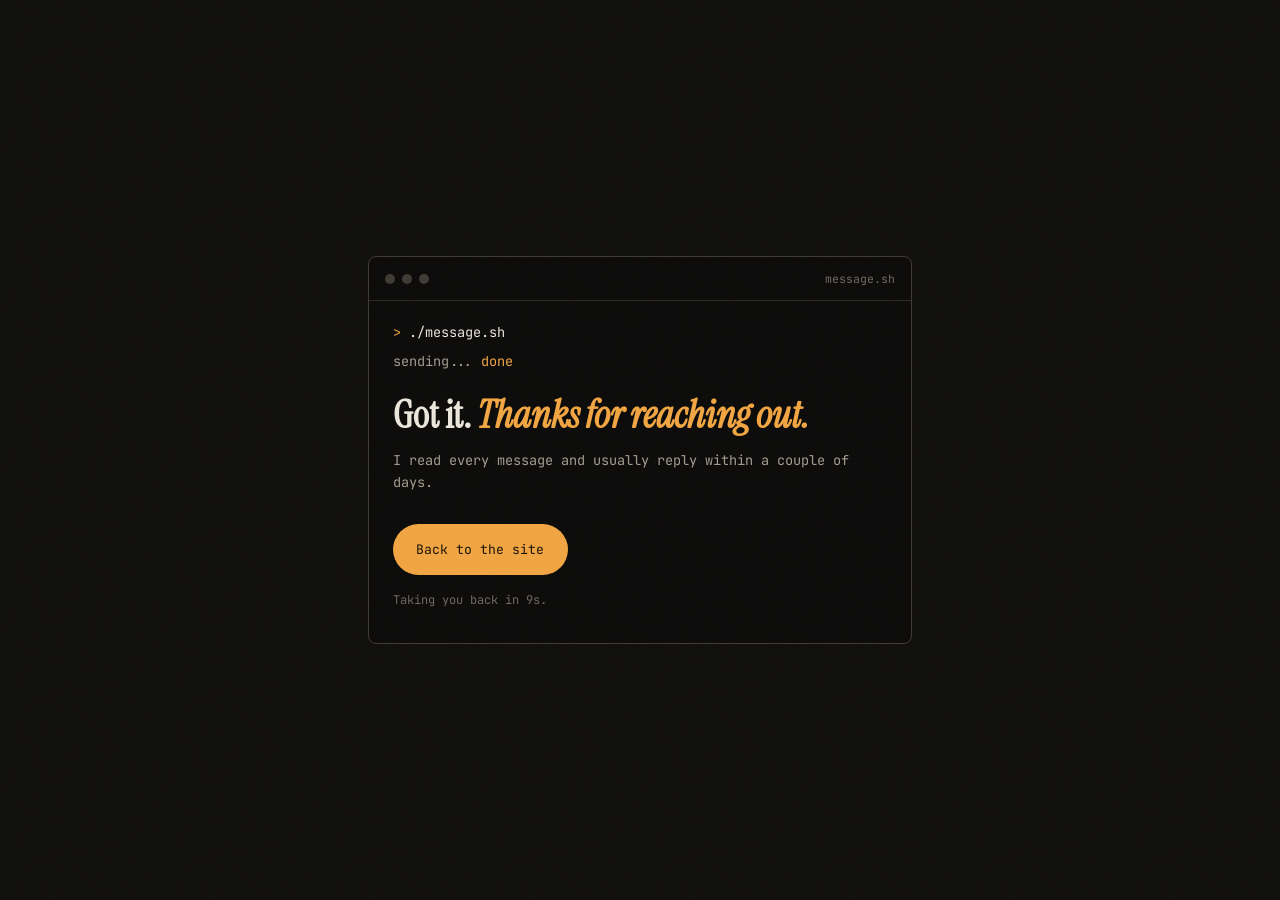
==== thanks.html @ 383579fb "new changes 3.0" ====
<!DOCTYPE html>
<html lang="en">

<head>
    <meta charset="UTF-8">
    <meta name="viewport" content="width=device-width, initial-scale=1.0">
    <title>Message sent | Thrushith Yelamanchili</title>
    <meta name="robots" content="noindex">
    <meta name="theme-color" content="#0e0d0b">
    <link rel="icon"
        href="data:image/svg+xml,%3Csvg xmlns='http://www.w3.org/2000/svg' viewBox='0 0 64 64'%3E%3Crect width='64' height='64' rx='14' fill='%230e0d0b'/%3E%3Ctext x='50%25' y='54%25' dominant-baseline='middle' text-anchor='middle' font-family='Georgia,serif' font-style='italic' font-size='38' fill='%23f2a541'%3Ety%3C/text%3E%3C/svg%3E">
    <link rel="preconnect" href="https://fonts.googleapis.com">
    <link rel="preconnect" href="https://fonts.gstatic.com" crossorigin>
    <link
        href="https://fonts.googleapis.com/css2?family=Instrument+Serif:ital@0;1&family=Inter+Tight:wght@300;400;500;600&family=JetBrains+Mono:wght@400;500&display=swap"
        rel="stylesheet">
    <link rel="stylesheet" href="style.css?v=5">
    <style>
        .thanks {
            min-height: 100svh;
            display: grid;
            place-items: center;
            padding: 2rem var(--gutter);
        }

        .thanks .terminal {
            width: min(34rem, 100%);
            padding-bottom: 2rem;
        }

        .thanks .btn {
            margin-top: 1.5rem;
        }

        .back-note {
            margin-top: 1rem;
            font-family: var(--mono);
            font-size: .75rem;
            color: var(--text-faint);
        }
    </style>
</head>

<body>
    <div class="grain" aria-hidden="true"></div>

    <main class="thanks">
        <div class="terminal">
            <div class="terminal-bar">
                <span></span><span></span><span></span>
                <p>message.sh</p>
            </div>

            <p class="done-line"><span class="caret">&gt;</span> ./message.sh</p>
            <p class="done-line dim">sending... <span class="ok">done</span></p>
            <h1 class="done-big">Got it. <em>Thanks for reaching out.</em></h1>
            <p class="done-line dim">I read every message and usually reply within a couple of days.</p>

            <a href="./" class="btn btn-solid">Back to the site</a>
            <p class="back-note" id="backNote">Taking you back in <span id="count">10</span>s.</p>
        </div>
    </main>

    <script>
        // Head back to the homepage on its own after a few seconds
        let left = 10;
        const count = document.getElementById('count');
        const timer = setInterval(() => {
            left -= 1;
            count.textContent = left;
            if (left <= 0) {
                clearInterval(timer);
                location.href = './';
            }
        }, 1000);
    </script>
</body>

</html>
---- style.css ----
/* ---------------------------------------------------------
   thrushith.com
   Dark, editorial, a little bit terminal.
--------------------------------------------------------- */

:root {
    --bg: #0e0d0b;
    --bg-raised: #161512;
    --bg-sunk: #0a0908;
    --line: #2a2823;
    --line-strong: #3d3a33;
    --text: #ece7dc;
    --text-dim: #a29c8f;
    --text-faint: #6d685e;
    --accent: #f2a541;
    --accent-ink: #1a1206;

    --serif: "Instrument Serif", Georgia, serif;
    --sans: "Inter Tight", system-ui, -apple-system, sans-serif;
    --mono: "JetBrains Mono", ui-monospace, Menlo, monospace;

    --gutter: clamp(1rem, 4vw, 3rem);
    --max: 1180px;
    --ease: cubic-bezier(.2, .7, .2, 1);
}

*,
*::before,
*::after {
    margin: 0;
    padding: 0;
    box-sizing: border-box;
}

html {
    scroll-behavior: smooth;
    scroll-padding-top: 5rem;
}

body {
    background: var(--bg);
    color: var(--text);
    font-family: var(--sans);
    font-size: 1.0625rem;
    line-height: 1.65;
    -webkit-font-smoothing: antialiased;
    overflow-x: hidden;
}

::selection {
    background: var(--accent);
    color: var(--accent-ink);
}

a {
    color: inherit;
    text-decoration: none;
}

[hidden] {
    display: none !important;
}

img {
    display: block;
    max-width: 100%;
}

ul,
ol {
    list-style: none;
}

/* Film grain, keeps the flat dark from feeling sterile */
.grain {
    position: fixed;
    inset: -50%;
    z-index: 100;
    pointer-events: none;
    opacity: .05;
    background-image: url("data:image/svg+xml,%3Csvg xmlns='http://www.w3.org/2000/svg' width='160' height='160'%3E%3Cfilter id='n'%3E%3CfeTurbulence type='fractalNoise' baseFrequency='.9' numOctaves='3' stitchTiles='stitch'/%3E%3C/filter%3E%3Crect width='100%25' height='100%25' filter='url(%23n)'/%3E%3C/svg%3E");
}

/* ---------- Top bar ---------- */

.topbar {
    position: sticky;
    top: 0;
    z-index: 50;
    display: flex;
    align-items: center;
    justify-content: space-between;
    gap: 2rem;
    padding: 1rem var(--gutter);
    background: color-mix(in srgb, var(--bg) 85%, transparent);
    backdrop-filter: blur(10px);
    -webkit-backdrop-filter: blur(10px);
    border-bottom: 1px solid transparent;
    transition: border-color .3s;
}

.topbar.scrolled {
    border-bottom-color: var(--line);
}

.mark {
    font-family: var(--serif);
    font-style: italic;
    font-size: 1.9rem;
    line-height: 1;
    letter-spacing: -.02em;
}

.mark > span:not(.spread-w) {
    color: var(--accent);
}

.nav {
    display: flex;
    gap: 1.75rem;
    font-family: var(--mono);
    font-size: .78rem;
    text-transform: lowercase;
}

.nav a {
    color: var(--text-dim);
    transition: color .2s;
}

.nav a > span:not(.spread-w) {
    color: var(--text-faint);
    margin-right: .35rem;
    transition: color .2s;
}

.nav a:hover,
.nav a.active {
    color: var(--text);
}

.nav a.active > span:not(.spread-w) {
    color: var(--accent);
}

.nav-toggle {
    display: none;
    width: 2.5rem;
    height: 2.5rem;
    background: none;
    border: 1px solid var(--line-strong);
    border-radius: 50%;
    cursor: pointer;
    position: relative;
}

.nav-toggle span {
    position: absolute;
    left: 50%;
    width: 1rem;
    height: 1.5px;
    background: var(--text);
    transform: translateX(-50%);
    transition: transform .3s var(--ease), top .3s var(--ease);
}

.nav-toggle span:first-child {
    top: 42%;
}

.nav-toggle span:last-child {
    top: 58%;
}

.nav-toggle[aria-expanded="true"] span:first-child {
    top: 50%;
    transform: translateX(-50%) rotate(45deg);
}

.nav-toggle[aria-expanded="true"] span:last-child {
    top: 50%;
    transform: translateX(-50%) rotate(-45deg);
}

/* ---------- Layout ---------- */

main {
    max-width: var(--max);
    margin: 0 auto;
    padding: 0 var(--gutter);
}

.section {
    padding: clamp(3.5rem, 8vw, 6rem) 0;
    border-top: 1px solid var(--line);
}

.section-head {
    display: flex;
    align-items: baseline;
    gap: 1.25rem;
    margin-bottom: clamp(2.5rem, 5vw, 4rem);
    flex-wrap: wrap;
}

.index {
    font-family: var(--mono);
    font-size: .8rem;
    color: var(--accent);
}

.section-head h2 {
    font-family: var(--serif);
    font-weight: 400;
    font-size: clamp(2.6rem, 6vw, 4.5rem);
    line-height: 1;
    letter-spacing: -.02em;
}

.head-link {
    margin-left: auto;
    font-family: var(--mono);
    font-size: .8rem;
    color: var(--text-dim);
    border-bottom: 1px solid var(--line-strong);
    padding-bottom: 2px;
    transition: color .2s, border-color .2s;
}

.head-link:hover {
    color: var(--accent);
    border-color: var(--accent);
}

/* ---------- Buttons & small bits ---------- */

.btn {
    display: inline-flex;
    align-items: center;
    gap: .6rem;
    padding: .85rem 1.4rem;
    border-radius: 999px;
    font-family: var(--mono);
    font-size: .82rem;
    border: 1px solid transparent;
    cursor: pointer;
    transition: transform .25s var(--ease), background .2s, color .2s, border-color .2s;
}

.btn i {
    font-size: .75em;
    transition: transform .25s var(--ease);
}

.btn:hover {
    transform: translateY(-2px);
}

.btn-solid {
    background: var(--accent);
    color: var(--accent-ink);
}

.btn-solid:hover {
    background: var(--text);
}

.btn-ghost {
    border-color: var(--line-strong);
    color: var(--text);
}

.btn-ghost:hover {
    border-color: var(--text);
}

.tags {
    display: flex;
    flex-wrap: wrap;
    gap: .4rem;
    margin-top: 1rem;
}

.tags > span {
    font-family: var(--mono);
    font-size: .7rem;
    color: var(--text-dim);
    padding: .2rem .6rem;
    border: 1px solid var(--line-strong);
    border-radius: 999px;
}

.inline-link {
    color: var(--text);
    background-image: linear-gradient(var(--accent), var(--accent));
    background-size: 100% 1px;
    background-position: 0 100%;
    background-repeat: no-repeat;
    transition: background-size .3s var(--ease), color .2s;
}

.inline-link:hover {
    color: var(--accent-ink);
    background-size: 100% 100%;
}

/* ---------- Hero ---------- */

.hero {
    min-height: calc(100svh - 4.5rem);
    display: flex;
    flex-direction: column;
    justify-content: center;
    padding: 4rem 0 3rem;
}

.prompt {
    font-family: var(--mono);
    font-size: clamp(.78rem, 1.4vw, .9rem);
    color: var(--text-dim);
    margin-bottom: 1.5rem;
}

.prompt .caret {
    color: var(--accent);
}

.prompt i {
    font-style: normal;
    color: var(--text-faint);
    margin: 0 .25rem;
}

.cursor {
    color: var(--accent);
    animation: blink 1.1s steps(1) infinite;
}

@keyframes blink {
    50% {
        opacity: 0;
    }
}

.hero-name {
    font-family: var(--serif);
    font-weight: 400;
    font-size: clamp(3rem, min(13vw, 24vh), 11.5rem);
    line-height: .88;
    letter-spacing: -.035em;
    margin-bottom: clamp(2rem, 5vw, 3.5rem);
}

.hero-name .line {
    display: block;
    overflow: hidden;
}

.hero-name .italic {
    font-style: italic;
    color: var(--accent);
    padding-left: clamp(0rem, 8vw, 7rem);
}

.hero-foot {
    display: flex;
    align-items: flex-end;
    justify-content: space-between;
    gap: 2rem;
    flex-wrap: wrap;
}

.hero-lede {
    max-width: 34rem;
    font-size: clamp(1.05rem, 1.8vw, 1.25rem);
    color: var(--text-dim);
    line-height: 1.55;
}

.hero-actions {
    display: flex;
    gap: .75rem;
    flex-wrap: wrap;
}

.hero-meta {
    display: grid;
    grid-template-columns: repeat(3, 1fr);
    gap: 1.5rem;
    margin-top: clamp(3rem, 7vw, 5rem);
    padding-top: 1.5rem;
    border-top: 1px solid var(--line);
    font-size: .92rem;
    color: var(--text-dim);
}

.hero-meta li > span:not(.spread-w) {
    display: block;
    font-family: var(--mono);
    font-size: .7rem;
    text-transform: uppercase;
    letter-spacing: .08em;
    color: var(--text-faint);
    margin-bottom: .3rem;
}

.hero-meta a {
    color: var(--text);
    border-bottom: 1px solid var(--line-strong);
    transition: border-color .2s, color .2s;
}

.hero-meta a:hover {
    color: var(--accent);
    border-color: var(--accent);
}

/* Hero entrance */
.hero .prompt,
.hero-name .line,
.hero-foot,
.hero-meta {
    animation: rise .9s var(--ease) both;
}

.hero-name .line:nth-child(1) {
    animation-delay: .08s;
}

.hero-name .line:nth-child(2) {
    animation-delay: .18s;
}

.hero-foot {
    animation-delay: .32s;
}

.hero-meta {
    animation-delay: .45s;
}

@keyframes rise {
    from {
        opacity: 0;
        transform: translateY(24px);
    }
}

/* ---------- About ---------- */

.about {
    display: grid;
    grid-template-columns: minmax(0, 6fr) minmax(0, 5fr);
    gap: clamp(2rem, 5vw, 4rem);
    align-items: center;
}

.about-big {
    font-family: var(--serif);
    font-size: clamp(2rem, 4vw, 3.2rem);
    line-height: 1.12;
    color: var(--text);
    letter-spacing: -.015em;
    margin-bottom: 1.75rem;
}

.about-big em {
    color: var(--accent);
}

.about-copy {
    color: var(--text-dim);
    max-width: 38rem;
}

/* Animated SO-101 arm */
.robot-card {
    border: 1px solid var(--line);
    border-radius: 8px;
    background: var(--bg-sunk);
    padding: 1rem 1rem .9rem;
}

.robot {
    display: block;
    width: 100%;
    height: auto;
}

.robot .cam rect {
    fill: var(--bg-raised);
    stroke: var(--line-strong);
}

.robot .lens {
    fill: var(--bg-sunk);
    stroke: var(--accent);
    stroke-width: 2;
}

.robot .cam-cone {
    fill: var(--accent);
    opacity: .05;
}

.robot .rec {
    fill: #f87171;
}

.robot .table {
    stroke: var(--line-strong);
    stroke-width: 2;
}

.robot .zone {
    fill: var(--line-strong);
}

.robot .ball {
    fill: var(--accent);
}

.robot .arm-base {
    fill: var(--bg-raised);
    stroke: var(--line-strong);
}

.robot .arm-link {
    fill: #2c2a25;
    stroke: var(--line-strong);
}

.robot .arm-palm,
.robot .arm-finger {
    fill: var(--text-dim);
}

.robot .arm-joint {
    fill: var(--bg-sunk);
    stroke: var(--accent);
    stroke-width: 3;
}

.robot-card figcaption {
    margin-top: .6rem;
    font-family: var(--mono);
    font-size: .72rem;
    color: var(--text-faint);
}

.robot-card figcaption > span:not(.spread-w) {
    color: var(--accent);
}

/* What I focus on */
.focus {
    display: grid;
    grid-template-columns: repeat(4, 1fr);
    gap: 1rem;
    margin-top: clamp(2.5rem, 5vw, 3.5rem);
}

.focus-card {
    padding: 1.4rem 1.25rem 1.5rem;
    border: 1px solid var(--line);
    border-radius: 8px;
    background: var(--bg-raised);
    transition: border-color .3s, transform .4s var(--ease);
}

.focus-card:hover {
    border-color: var(--line-strong);
    transform: translateY(-3px);
}

.focus-card > i {
    font-size: 1.3rem;
    color: var(--accent);
    margin-bottom: 1rem;
}

.focus-card h3 {
    font-family: var(--serif);
    font-weight: 400;
    font-size: 1.6rem;
    line-height: 1.1;
    margin-bottom: .6rem;
}

.focus-card p {
    font-size: .92rem;
    color: var(--text-dim);
    line-height: 1.55;
}

.facts {
    display: grid;
    grid-template-columns: repeat(3, 1fr);
    gap: clamp(1rem, 3vw, 2.5rem);
    margin-top: clamp(3rem, 6vw, 4.5rem);
}

.facts div {
    border-top: 1px solid var(--line-strong);
    padding-top: 1rem;
}

.facts dt {
    font-family: var(--serif);
    font-size: clamp(2rem, 4vw, 2.8rem);
    line-height: 1;
    margin-bottom: .5rem;
}

.facts dd {
    font-size: .85rem;
    color: var(--text-faint);
    line-height: 1.45;
}

/* ---------- Experience ---------- */

.jobs {
    border-top: 1px solid var(--line);
}

.job {
    display: grid;
    grid-template-columns: 13rem minmax(0, 1fr);
    gap: 2rem;
    padding: 2.25rem 0;
    border-bottom: 1px solid var(--line);
    position: relative;
}

.job::before {
    content: "";
    position: absolute;
    left: 0;
    top: -1px;
    height: 1px;
    width: 0;
    background: var(--accent);
    transition: width .6s var(--ease);
}

.job:last-child {
    border-bottom: none;
}

.job:hover::before {
    width: 100%;
}

.job-when {
    font-family: var(--mono);
    font-size: .78rem;
    color: var(--text-faint);
    padding-top: .45rem;
}

.job h3 {
    font-family: var(--serif);
    font-weight: 400;
    font-size: clamp(1.6rem, 3vw, 2.1rem);
    line-height: 1.15;
    transition: color .2s;
}

.job:hover h3 {
    color: var(--accent);
}

.job-org {
    color: var(--text-dim);
    margin-bottom: 1rem;
}

.job ul li {
    position: relative;
    padding-left: 1.4rem;
    color: var(--text-dim);
    margin-bottom: .45rem;
    max-width: 46rem;
}

.job ul li::before {
    content: "→";
    position: absolute;
    left: 0;
    color: var(--text-faint);
    font-family: var(--mono);
    font-size: .85em;
}

.job-minor h3 {
    font-size: clamp(1.3rem, 2.4vw, 1.6rem);
}

/* ---------- Projects ---------- */

.projects {
    display: grid;
    gap: clamp(1.5rem, 3vw, 2.5rem);
}

.project {
    display: grid;
    grid-template-columns: minmax(0, 6fr) minmax(0, 5fr);
    gap: clamp(1.5rem, 4vw, 3.5rem);
    align-items: center;
    padding: clamp(1rem, 2vw, 1.25rem);
    border: 1px solid var(--line);
    border-radius: 6px;
    background: var(--bg-raised);
    transition: border-color .3s, transform .4s var(--ease);
}

.project:nth-child(even) {
    grid-template-columns: minmax(0, 5fr) minmax(0, 6fr);
}

.project:nth-child(even) .project-media {
    order: 2;
}

.project:hover {
    border-color: var(--line-strong);
    transform: translateY(-4px);
}

.project-media {
    overflow: hidden;
    border-radius: 4px;
    aspect-ratio: 16 / 10;
    background: var(--bg-sunk);
}

.project-media img {
    width: 100%;
    height: 100%;
    object-fit: cover;
    filter: saturate(.75);
    transition: transform .8s var(--ease), filter .4s;
}

.project:hover .project-media img {
    transform: scale(1.04);
    filter: saturate(1);
}

/* Results chart stands in for a screenshot on the robotics project */
.project-chart {
    display: flex;
    flex-direction: column;
    justify-content: center;
    gap: 1.1rem;
    padding: clamp(1.25rem, 4vw, 2.5rem);
    border: 1px solid var(--line);
    background:
        linear-gradient(var(--line) 1px, transparent 1px) 0 0 / 100% 2.5rem,
        var(--bg-sunk);
}

.chart-title,
.chart-note {
    font-family: var(--mono);
    font-size: .72rem;
    color: var(--text-faint);
}

.chart-title {
    text-transform: uppercase;
    letter-spacing: .08em;
    color: var(--text-dim);
}

.bar-row {
    display: grid;
    grid-template-columns: 5.5rem minmax(0, 1fr) 4.5rem;
    align-items: center;
    gap: .9rem;
    font-family: var(--mono);
    font-size: .8rem;
}

.bar {
    height: .9rem;
    background: var(--bg-raised);
    border-radius: 2px;
    overflow: hidden;
}

.bar-fill {
    height: 100%;
    width: 0;
    background: var(--line-strong);
    transition: width 1.4s var(--ease) .3s;
}

.bar-fill.accent {
    background: var(--accent);
}

.reveal.in .bar-fill {
    width: var(--v);
}

.bar-value {
    text-align: right;
    color: var(--text);
}

.project-body {
    padding: .5rem .5rem .5rem 0;
}

.project:nth-child(even) .project-body {
    padding: .5rem 0 .5rem .5rem;
}

.project-no {
    font-family: var(--mono);
    font-size: .72rem;
    color: var(--accent);
}

.project h3 {
    font-family: var(--serif);
    font-weight: 400;
    font-size: clamp(1.9rem, 3.6vw, 2.7rem);
    line-height: 1.05;
    margin: .5rem 0 .9rem;
}

.project-body>p:not(.tags) {
    color: var(--text-dim);
}

.project-cta {
    display: inline-flex;
    align-items: center;
    gap: .5rem;
    margin-top: 1.5rem;
    font-family: var(--mono);
    font-size: .8rem;
    color: var(--text);
}

.project-cta i {
    font-size: .75em;
    transition: transform .3s var(--ease);
}

.project:hover .project-cta {
    color: var(--accent);
}

.project:hover .project-cta i {
    transform: translateX(4px);
}

/* ---------- Toolkit ---------- */

.readout {
    font-family: var(--mono);
    font-size: .85rem;
    color: var(--text-dim);
    padding: .9rem 1.1rem;
    margin-bottom: 2rem;
    border: 1px solid var(--line);
    border-radius: 6px;
    background: var(--bg-sunk);
    min-height: 3.2rem;
}

.readout .caret {
    color: var(--accent);
}

#readout.lit {
    color: var(--text);
}

.stack-row {
    display: grid;
    grid-template-columns: 11rem minmax(0, 1fr);
    gap: 1.5rem;
    padding: 1.5rem 0;
    border-top: 1px solid var(--line);
}

.stack-row:last-child {
    border-bottom: 1px solid var(--line);
}

.stack-row h3 {
    font-family: var(--mono);
    font-weight: 400;
    font-size: .72rem;
    text-transform: uppercase;
    letter-spacing: .1em;
    color: var(--accent);
    padding-top: .5rem;
}

.tiles {
    display: flex;
    flex-wrap: wrap;
    gap: .75rem;
    perspective: 600px;
}

.tile {
    --rx: 0deg;
    --ry: 0deg;
    width: 6.4rem;
    height: 6.4rem;
    display: flex;
    flex-direction: column;
    align-items: center;
    justify-content: center;
    gap: .6rem;
    background: var(--bg-raised);
    border: 1px solid var(--line);
    border-radius: 10px;
    color: var(--text-dim);
    font: inherit;
    cursor: pointer;
    position: relative;
    overflow: hidden;
    transform: rotateX(var(--rx)) rotateY(var(--ry));
    transition: transform .35s var(--ease), border-color .25s, color .25s, background .25s;
}

/* soft brand-colored glow that follows the cursor */
.tile::before {
    content: "";
    position: absolute;
    inset: 0;
    background: radial-gradient(circle at var(--mx, 50%) var(--my, 50%), color-mix(in srgb, var(--brand) 22%, transparent), transparent 65%);
    opacity: 0;
    transition: opacity .3s;
}

.tile i {
    font-size: 1.9rem;
    line-height: 1;
    position: relative;
    transition: transform .4s var(--ease), color .25s;
}

.tile > span {
    font-family: var(--mono);
    font-size: .66rem;
    color: var(--text-dim);
    position: relative;
    white-space: nowrap;
}

.tile:hover,
.tile:focus-visible,
.tile.on {
    border-color: color-mix(in srgb, var(--brand) 55%, var(--line));
    color: var(--brand);
    outline: none;
}

.tile:hover::before,
.tile:focus-visible::before,
.tile.on::before {
    opacity: 1;
}

.tile:hover i,
.tile:focus-visible i {
    transform: translateY(-3px) scale(1.12);
}

.tile:hover > span,
.tile.on > span {
    color: var(--text);
}

.tile.pop i {
    animation: pop .5s var(--ease);
}

@keyframes pop {
    40% {
        transform: scale(1.35) rotate(-8deg);
    }
}

/* Logos missing from devicon (Hugging Face, LangChain) are drawn as masks in currentColor */
.icon-mask {
    display: inline-block;
    width: 1.9rem;
    height: 1.9rem;
    background: currentColor;
    -webkit-mask: var(--icon) center / contain no-repeat;
    mask: var(--icon) center / contain no-repeat;
}

/* ---------- Letter spread on hover ---------- */

.spread-ch {
    display: inline-block;
    transition: transform .28s cubic-bezier(.2, .8, .3, 1), color .28s;
}

.spread-w {
    display: inline-block;
    white-space: nowrap;
}

.sr-only {
    position: absolute;
    width: 1px;
    height: 1px;
    overflow: hidden;
    clip: rect(0 0 0 0);
    white-space: nowrap;
}

/* ---------- Education / activities ---------- */

.split {
    display: grid;
    grid-template-columns: 1fr 1fr;
    gap: clamp(2rem, 5vw, 4rem);
}

.split-title {
    font-family: var(--mono);
    font-weight: 400;
    font-size: .72rem;
    text-transform: uppercase;
    letter-spacing: .1em;
    color: var(--text-faint);
    margin-bottom: 1rem;
}

.ledger li {
    display: flex;
    justify-content: space-between;
    gap: 1rem;
    padding: 1.25rem 0;
    border-top: 1px solid var(--line);
}

.ledger li:last-child {
    border-bottom: 1px solid var(--line);
}

.ledger strong {
    display: block;
    font-family: var(--serif);
    font-weight: 400;
    font-size: 1.5rem;
    line-height: 1.2;
}

.ledger li > div > span {
    color: var(--text-dim);
    font-size: .92rem;
}

.ledger-side {
    flex-shrink: 0;
    text-align: right;
    font-family: var(--mono);
    font-size: .75rem;
    color: var(--text-faint);
    padding-top: .35rem;
}

.verify {
    color: var(--text-dim);
    border-bottom: 1px solid var(--line-strong);
    transition: color .2s, border-color .2s;
}

.verify:hover {
    color: var(--accent);
    border-color: var(--accent);
}

.ledger-side em {
    display: block;
    font-style: normal;
    color: var(--accent);
    margin-bottom: .2rem;
}

/* ---------- Contact ---------- */

.contact-grid {
    display: grid;
    grid-template-columns: minmax(0, 1fr) minmax(0, 1fr);
    gap: clamp(2rem, 6vw, 5rem);
    align-items: start;
}

.contact-big {
    font-family: var(--serif);
    font-size: clamp(2rem, 4.2vw, 3.2rem);
    line-height: 1.1;
    letter-spacing: -.01em;
    margin-bottom: 2rem;
}

.contact-big em {
    color: var(--accent);
}

.mail {
    display: inline-block;
    font-family: var(--mono);
    font-size: clamp(.9rem, 1.8vw, 1.1rem);
    border-bottom: 1px solid var(--accent);
    padding-bottom: 3px;
    margin-bottom: 2rem;
    word-break: break-all;
    transition: color .2s;
}

.mail:hover {
    color: var(--accent);
}

.contact-links li {
    margin-bottom: .6rem;
}

.contact-links a {
    font-family: var(--mono);
    font-size: .82rem;
    color: var(--text-dim);
    transition: color .2s;
    word-break: break-word;
}

.contact-links a i {
    width: 1.2rem;
    color: var(--text-faint);
}

.contact-links a:hover {
    color: var(--text);
}

.terminal {
    background: var(--bg-sunk);
    border: 1px solid var(--line-strong);
    border-radius: 8px;
    padding: 0 1.5rem 1.5rem;
}

.terminal-bar {
    display: flex;
    align-items: center;
    gap: .4rem;
    margin: 0 -1.5rem 1.25rem;
    padding: .75rem 1rem;
    border-bottom: 1px solid var(--line);
}

.terminal-bar > span {
    width: .65rem;
    height: .65rem;
    border-radius: 50%;
    background: var(--line-strong);
}

.terminal-bar p {
    margin-left: auto;
    font-family: var(--mono);
    font-size: .72rem;
    color: var(--text-faint);
}

.hp {
    position: absolute;
    left: -9999px;
}

.field {
    display: block;
    margin-bottom: 1.25rem;
}

.field > span {
    display: block;
    font-family: var(--mono);
    font-size: .78rem;
    color: var(--accent);
    margin-bottom: .35rem;
}

.field b {
    color: var(--text-faint);
    font-weight: 400;
    margin-left: .2rem;
}

.field input,
.field textarea {
    width: 100%;
    background: transparent;
    border: none;
    border-bottom: 1px solid var(--line-strong);
    padding: .5rem 0;
    color: var(--text);
    font-family: var(--mono);
    font-size: .92rem;
    resize: vertical;
    transition: border-color .2s;
}

.field input::placeholder,
.field textarea::placeholder {
    color: var(--text-faint);
}

.field input:focus,
.field textarea:focus {
    outline: none;
    border-bottom-color: var(--accent);
}

.form-status {
    min-height: 1.4rem;
    margin-top: 1rem;
    font-family: var(--mono);
    font-size: .8rem;
    color: var(--text-dim);
}

.form-status.error {
    color: #f87171;
}

.terminal.sending button[type="submit"] {
    opacity: .6;
    pointer-events: none;
}

.form-done {
    padding: .5rem 0 .25rem;
    animation: rise .6s var(--ease) both;
}

.done-line {
    font-family: var(--mono);
    font-size: .85rem;
    margin-bottom: .4rem;
}

.done-line .caret,
.done-line .ok {
    color: var(--accent);
}

.done-line.dim {
    color: var(--text-dim);
}

.done-big {
    font-family: var(--serif);
    font-size: clamp(1.8rem, 3.5vw, 2.4rem);
    line-height: 1.15;
    margin: 1.25rem 0 .75rem;
}

.done-big em {
    color: var(--accent);
}

.form-done .btn {
    margin-top: 1.25rem;
}

.terminal .btn {
    margin-top: .5rem;
}

/* ---------- Footer ---------- */

.footer {
    max-width: var(--max);
    margin: 0 auto;
    padding: 2rem var(--gutter) 2.5rem;
    border-top: 1px solid var(--line);
    display: flex;
    justify-content: space-between;
    gap: 1rem;
    flex-wrap: wrap;
    font-family: var(--mono);
    font-size: .75rem;
    color: var(--text-faint);
}

.footer a:hover {
    color: var(--accent);
}

/* ---------- Scroll reveal ---------- */

.reveal {
    opacity: 0;
    transform: translateY(28px);
    transition: opacity .9s var(--ease), transform .9s var(--ease);
}

.reveal.in {
    opacity: 1;
    transform: none;
}

/* ---------- Responsive ---------- */

@media (max-width: 960px) {
    .nav {
        position: fixed;
        inset: 4.4rem 0 auto 0;
        flex-direction: column;
        gap: 0;
        padding: .5rem var(--gutter) 1.5rem;
        background: var(--bg);
        border-bottom: 1px solid var(--line);
        font-size: 1rem;
        max-height: calc(100svh - 4.4rem);
        overflow-y: auto;
        transform: translateY(-120%);
        transition: transform .4s var(--ease);
    }

    .nav.open {
        transform: none;
    }

    .nav a {
        padding: .9rem 0;
        border-bottom: 1px solid var(--line);
    }

    .nav-toggle {
        display: block;
    }

    .about,
    .contact-grid,
    .split {
        grid-template-columns: 1fr;
    }


    .project,
    .project:nth-child(even) {
        grid-template-columns: 1fr;
    }

    .project:nth-child(even) .project-media {
        order: 0;
    }

    .project-body,
    .project:nth-child(even) .project-body {
        padding: 0 .25rem .5rem;
    }

    .stack-row {
        grid-template-columns: 1fr;
        gap: 1rem;
    }

    .focus {
        grid-template-columns: repeat(2, 1fr);
    }

    .robot-card {
        max-width: 34rem;
    }
}

@media (max-width: 640px) {
    .hero-meta {
        grid-template-columns: 1fr;
        gap: 1rem;
    }

    .job {
        grid-template-columns: 1fr;
        gap: .5rem;
    }

    .job-when {
        padding-top: 0;
    }

    .facts {
        grid-template-columns: 1fr;
    }

    .focus {
        grid-template-columns: 1fr;
    }

    .bar-row {
        grid-template-columns: 4.2rem minmax(0, 1fr) 3.8rem;
        gap: .6rem;
        font-size: .72rem;
    }

    .tiles {
        display: grid;
        grid-template-columns: repeat(3, 1fr);
    }

    .tile {
        width: 100%;
    }

    .head-link {
        margin-left: 0;
        width: 100%;
    }

    .ledger li {
        flex-direction: column;
        gap: .4rem;
    }

    .ledger-side {
        text-align: left;
        padding-top: 0;
    }

    .verify {
    color: var(--text-dim);
    border-bottom: 1px solid var(--line-strong);
    transition: color .2s, border-color .2s;
}

.verify:hover {
    color: var(--accent);
    border-color: var(--accent);
}

.ledger-side em {
        display: inline;
        margin-right: .75rem;
    }
}

/* Touch screens: bigger tap targets and press feedback in place of hover */
@media (pointer: coarse) {

    .hero-meta a,
    .verify,
    .contact-links a,
    .footer a,
    .head-link,
    .mail {
        display: inline-block;
        padding-block: .7rem;
    }

    .contact-links li {
        margin-bottom: 0;
    }

    .project:active {
        transform: translateY(-2px);
        border-color: var(--line-strong);
    }

    .btn:active {
        transform: scale(.97);
    }

    .tile:active i {
        transform: scale(1.12);
    }
}

@media (max-width: 640px) {

    /* 16px stops iOS Safari from zooming into the form */
    .field input,
    .field textarea {
        font-size: 16px;
    }

    .tile > span {
        font-size: .74rem;
    }

    .tags > span {
        font-size: .76rem;
    }

    .hero-meta li > span:not(.spread-w),
    .chart-title,
    .chart-note,
    .project-no,
    .split-title,
    .stack-row h3 {
        font-size: .76rem;
    }

    .bar-row {
        font-size: .76rem;
    }
}

@media (prefers-reduced-motion: reduce) {

    *,
    *::before,
    *::after {
        animation: none !important;
        transition: none !important;
    }

    html {
        scroll-behavior: auto;
    }

    .reveal {
        opacity: 1;
        transform: none;
    }

    .bar-fill {
        width: var(--v);
    }
}
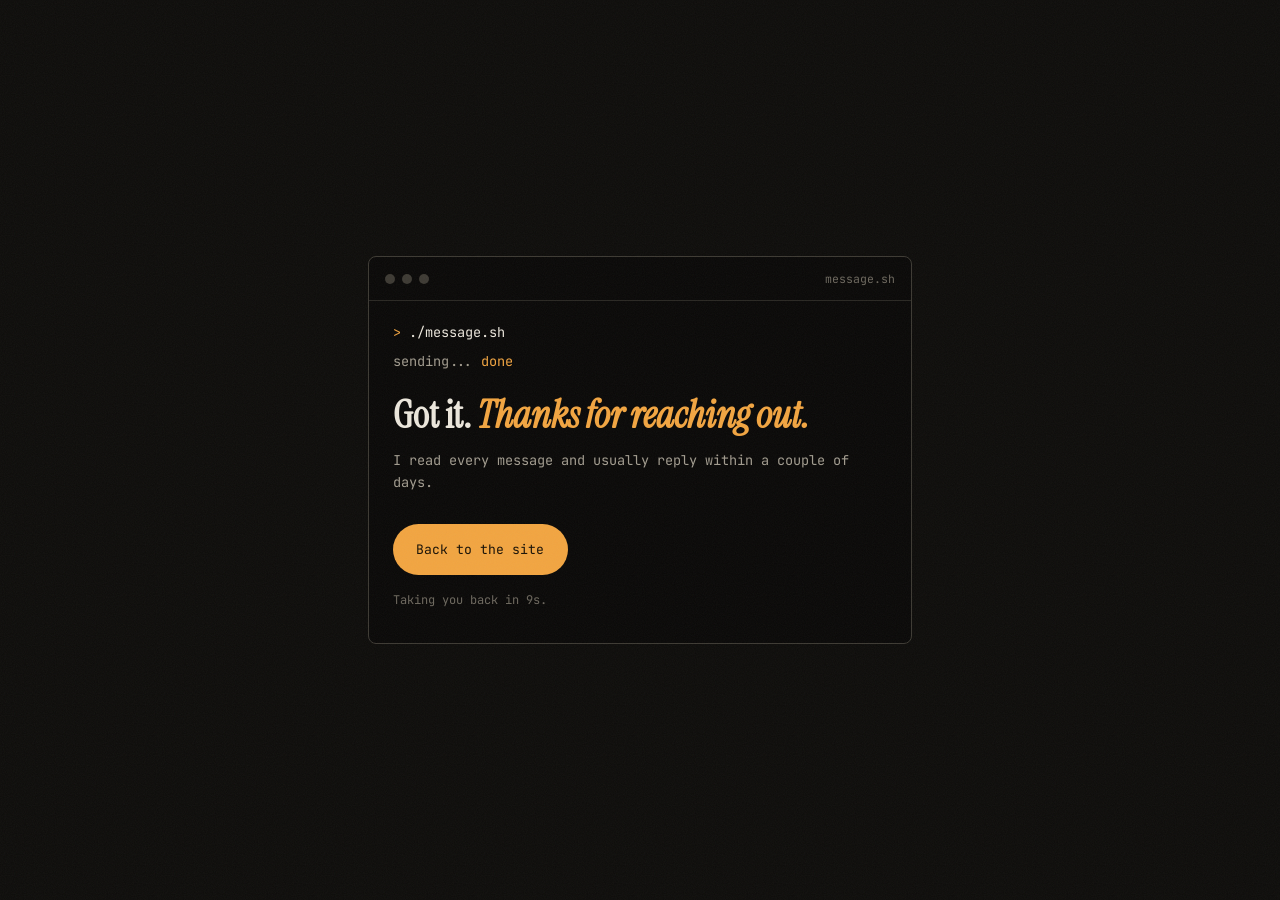
==== commit 869a59f4: "new changes 3.1" ====
--- a/thanks.html
+++ b/thanks.html
@@ -14,7 +14,7 @@
     <link
         href="https://fonts.googleapis.com/css2?family=Instrument+Serif:ital@0;1&family=Inter+Tight:wght@300;400;500;600&family=JetBrains+Mono:wght@400;500&display=swap"
         rel="stylesheet">
-    <link rel="stylesheet" href="style.css?v=5">
+    <link rel="stylesheet" href="style.css?v=6">
     <style>
         .thanks {
             min-height: 100svh;
--- a/style.css
+++ b/style.css
@@ -266,12 +266,16 @@
 }
 
 .btn-ghost {
+    background: transparent;
     border-color: var(--line-strong);
     color: var(--text);
 }
 
-.btn-ghost:hover {
-    border-color: var(--text);
+.btn-ghost:hover,
+.btn-ghost:focus-visible {
+    border-color: var(--accent);
+    color: var(--accent);
+    outline: none;
 }
 
 .tags {
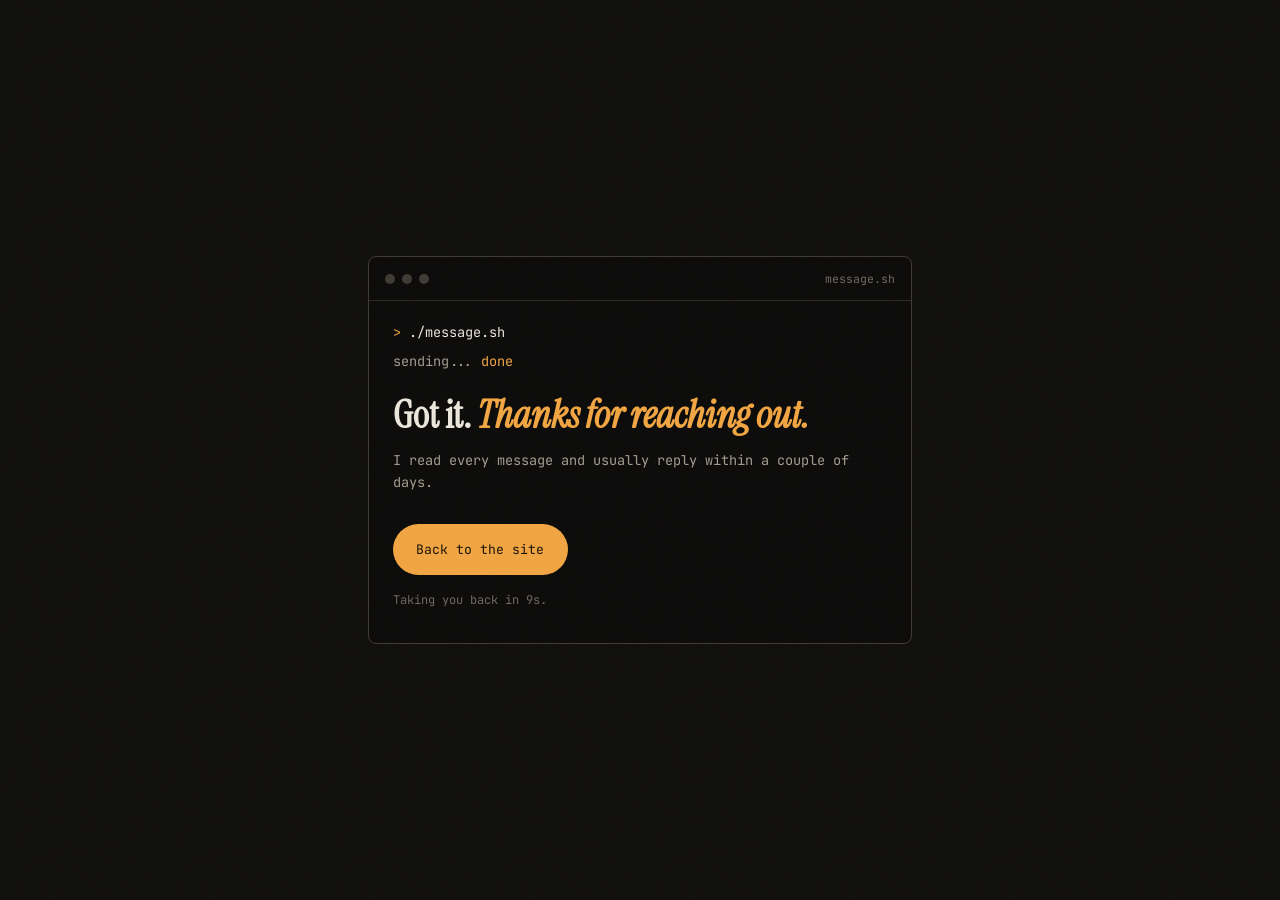
==== commit 6d51a18f: "updated scroll v2" ====
--- a/thanks.html
+++ b/thanks.html
@@ -14,7 +14,7 @@
     <link
         href="https://fonts.googleapis.com/css2?family=Instrument+Serif:ital@0;1&family=Inter+Tight:wght@300;400;500;600&family=JetBrains+Mono:wght@400;500&display=swap"
         rel="stylesheet">
-    <link rel="stylesheet" href="style.css?v=6">
+    <link rel="stylesheet" href="style.css?v=11">
     <style>
         .thanks {
             min-height: 100svh;
--- a/style.css
+++ b/style.css
@@ -318,6 +318,322 @@
     padding: 4rem 0 3rem;
 }
 
+/* ---------- Scroll hints ---------- */
+
+.hero-title {
+    position: relative;
+}
+
+.scroll-badge {
+    position: absolute;
+    top: 0;
+    right: 0;
+    width: clamp(6.5rem, 9vw, 8.5rem);
+    aspect-ratio: 1;
+    color: var(--text-dim);
+    animation: hint-in .8s var(--ease) 1.1s both;
+    transition: opacity .4s, transform .4s var(--ease), color .25s;
+}
+
+.badge-mag {
+    display: block;
+    width: 100%;
+    height: 100%;
+    transform: translate(var(--tx, 0px), var(--ty, 0px));
+    transition: transform .5s cubic-bezier(.2, .8, .3, 1);
+}
+
+.badge-svg {
+    display: block;
+    width: 100%;
+    height: 100%;
+    overflow: visible;
+    animation: float 4.5s ease-in-out infinite;
+}
+
+/* spun from JS so it can speed up when the mouse moves nearby;
+   this CSS spin is only the fallback if the script doesn't run */
+.badge-ring {
+    transform-origin: 60px 60px;
+    animation: spin 14s linear infinite;
+}
+
+.js-badge .badge-ring {
+    animation: none;
+}
+
+.badge-ripple {
+    fill: none;
+    stroke: var(--accent);
+    stroke-width: 1.2;
+    transform-box: fill-box;
+    transform-origin: center;
+    opacity: 0;
+    animation: ripple 2.8s cubic-bezier(.2, .6, .3, 1) infinite;
+}
+
+.badge-ripple.r2 {
+    animation-delay: 1.4s;
+}
+
+.badge-ring text {
+    font-family: var(--mono);
+    font-size: 10.5px;
+    letter-spacing: .5px;
+    text-transform: uppercase;
+    fill: currentColor;
+}
+
+.badge-core {
+    fill: var(--bg-raised);
+    stroke: var(--line-strong);
+    transition: fill .25s, stroke .25s;
+}
+
+.badge-arrow {
+    fill: none;
+    stroke: var(--accent);
+    stroke-width: 2.2;
+    stroke-linecap: round;
+    stroke-linejoin: round;
+    animation: fall 1.9s cubic-bezier(.6, 0, .3, 1) infinite;
+}
+
+.scroll-badge:hover,
+.scroll-badge:focus-visible {
+    color: var(--text);
+    outline: none;
+}
+
+.scroll-badge:hover .badge-ring {
+    animation-duration: 5s;
+}
+
+.scroll-badge:hover .badge-svg {
+    animation-play-state: paused;
+}
+
+.scroll-badge:hover .badge-ripple {
+    animation-duration: 1.4s;
+}
+
+.scroll-badge:hover .badge-core,
+.scroll-badge:focus-visible .badge-core {
+    fill: var(--accent);
+    stroke: var(--accent);
+}
+
+.scroll-badge:hover .badge-arrow,
+.scroll-badge:focus-visible .badge-arrow {
+    stroke: var(--accent-ink);
+}
+
+/* phone version, pinned to the bottom edge */
+.scroll-cue {
+    position: fixed;
+    left: 50%;
+    bottom: max(1.1rem, env(safe-area-inset-bottom));
+    z-index: 30;
+    display: none;
+    flex-direction: column;
+    align-items: center;
+    gap: .45rem;
+    padding: .6rem .9rem .5rem;
+    border-radius: 999px;
+    background: color-mix(in srgb, var(--bg) 80%, transparent);
+    backdrop-filter: blur(6px);
+    -webkit-backdrop-filter: blur(6px);
+    transform: translateX(-50%);
+    animation: hint-in-fixed .8s var(--ease) 1.1s both;
+    transition: opacity .4s, transform .4s var(--ease);
+}
+
+.cue-pulse {
+    position: absolute;
+    inset: 0;
+    border-radius: inherit;
+    border: 1px solid var(--accent);
+    opacity: 0;
+    animation: cue-pulse 2.4s cubic-bezier(.2, .6, .3, 1) infinite;
+    pointer-events: none;
+}
+
+.scroll-cue > .cue-track,
+.scroll-cue > .cue-text {
+    animation: bob 2.4s ease-in-out infinite;
+}
+
+.cue-track {
+    position: relative;
+    width: 1px;
+    height: 2.2rem;
+    background: var(--line-strong);
+    overflow: hidden;
+}
+
+.cue-dot {
+    position: absolute;
+    left: -2px;
+    top: 0;
+    width: 5px;
+    height: 10px;
+    border-radius: 3px;
+    background: var(--accent);
+    animation: drop 1.6s var(--ease) infinite;
+}
+
+.cue-text {
+    font-family: var(--mono);
+    font-size: .68rem;
+    letter-spacing: .12em;
+    text-transform: uppercase;
+    color: var(--text-dim);
+}
+
+/* both hints step aside once you've started scrolling */
+.has-scrolled .scroll-badge {
+    opacity: 0;
+    transform: translateY(-12px) scale(.9);
+    pointer-events: none;
+}
+
+.has-scrolled .scroll-cue {
+    opacity: 0;
+    transform: translate(-50%, 12px);
+    pointer-events: none;
+}
+
+@keyframes spin {
+    to {
+        transform: rotate(360deg);
+    }
+}
+
+@keyframes float {
+
+    0%,
+    100% {
+        transform: translateY(0) rotate(0deg);
+    }
+
+    50% {
+        transform: translateY(-7px) rotate(2deg);
+    }
+}
+
+@keyframes ripple {
+    0% {
+        transform: scale(1);
+        opacity: .7;
+    }
+
+    100% {
+        transform: scale(2.5);
+        opacity: 0;
+    }
+}
+
+@keyframes fall {
+    0% {
+        transform: translateY(-26px);
+        opacity: 0;
+    }
+
+    25% {
+        opacity: 1;
+    }
+
+    55% {
+        transform: translateY(0);
+    }
+
+    70% {
+        transform: translateY(0);
+        opacity: 1;
+    }
+
+    100% {
+        transform: translateY(28px);
+        opacity: 0;
+    }
+}
+
+@keyframes cue-pulse {
+    0% {
+        transform: scale(1);
+        opacity: .6;
+    }
+
+    100% {
+        transform: scale(1.35, 1.6);
+        opacity: 0;
+    }
+}
+
+@keyframes bob {
+
+    0%,
+    100% {
+        transform: translateY(0);
+    }
+
+    50% {
+        transform: translateY(3px);
+    }
+}
+
+@keyframes nudge {
+
+    0%,
+    100% {
+        transform: translateY(-2px);
+    }
+
+    50% {
+        transform: translateY(3px);
+    }
+}
+
+@keyframes drop {
+    0% {
+        transform: translateY(-12px);
+        opacity: 0;
+    }
+
+    30% {
+        opacity: 1;
+    }
+
+    100% {
+        transform: translateY(2.4rem);
+        opacity: 0;
+    }
+}
+
+@keyframes hint-in {
+    from {
+        opacity: 0;
+        transform: scale(.85);
+    }
+}
+
+@keyframes hint-in-fixed {
+    from {
+        opacity: 0;
+        transform: translate(-50%, 12px);
+    }
+}
+
+@media (max-width: 640px) {
+    .scroll-badge {
+        display: none;
+    }
+
+    .scroll-cue {
+        display: flex;
+    }
+}
+
 .prompt {
     font-family: var(--mono);
     font-size: clamp(.78rem, 1.4vw, .9rem);
@@ -1287,6 +1603,260 @@
 
 .terminal .btn {
     margin-top: .5rem;
+}
+
+/* ---------- Social links ---------- */
+
+.social-btn {
+    position: relative;
+    width: 3rem;
+    height: 3rem;
+    display: inline-grid;
+    place-items: center;
+    border-radius: 50%;
+    border: 1px solid var(--line-strong);
+    color: var(--text);
+    font-size: 1.15rem;
+    transition: transform .35s var(--ease), background .25s, color .25s, border-color .25s, box-shadow .3s;
+}
+
+.social-btn > i {
+    transition: transform .4s var(--ease);
+}
+
+.social-btn:hover,
+.social-btn:focus-visible {
+    background: var(--brand);
+    border-color: var(--brand);
+    color: var(--brand-ink, #fff);
+    box-shadow: 0 0 0 6px color-mix(in srgb, var(--brand) 18%, transparent);
+    outline: none;
+}
+
+.social-btn:hover > i {
+    transform: scale(1.12) rotate(-8deg);
+}
+
+/* little label that pops up above the button */
+.social-tip {
+    position: absolute;
+    bottom: calc(100% + .6rem);
+    left: 50%;
+    padding: .25rem .55rem;
+    border-radius: 4px;
+    background: var(--text);
+    color: var(--bg);
+    font-family: var(--mono);
+    font-size: .7rem;
+    white-space: nowrap;
+    pointer-events: none;
+    opacity: 0;
+    transform: translate(-50%, 6px);
+    transition: opacity .2s, transform .25s var(--ease);
+}
+
+.social-btn:hover .social-tip,
+.social-btn:focus-visible .social-tip {
+    opacity: 1;
+    transform: translate(-50%, 0);
+}
+
+.hero-social {
+    display: flex;
+    gap: .6rem;
+    margin-left: .25rem;
+}
+
+/* floating rail on the left edge, desktop only */
+.social-rail {
+    position: fixed;
+    left: clamp(.75rem, 2vw, 1.75rem);
+    bottom: 0;
+    z-index: 40;
+    display: flex;
+    flex-direction: column;
+    align-items: center;
+    gap: .75rem;
+    opacity: 0;
+    transform: translateY(30px);
+    pointer-events: none;
+    transition: opacity .4s, transform .5s var(--ease);
+}
+
+.social-rail.show {
+    opacity: 1;
+    transform: none;
+    pointer-events: auto;
+}
+
+.social-rail .social-btn {
+    background: var(--bg);
+    width: 2.6rem;
+    height: 2.6rem;
+    font-size: 1rem;
+}
+
+.social-rail .social-btn:hover,
+.social-rail .social-btn:focus-visible {
+    background: var(--brand);
+}
+
+/* rail tooltips sit to the right instead of above */
+.social-rail .social-tip {
+    bottom: auto;
+    top: 50%;
+    left: calc(100% + .6rem);
+    transform: translate(-6px, -50%);
+}
+
+.social-rail .social-btn:hover .social-tip,
+.social-rail .social-btn:focus-visible .social-tip {
+    transform: translate(0, -50%);
+}
+
+.rail-line {
+    width: 1px;
+    height: 5.5rem;
+    margin-top: .25rem;
+    background: linear-gradient(var(--line-strong), transparent);
+}
+
+/* contact cards */
+.social-cards {
+    display: grid;
+    gap: .75rem;
+    max-width: 28rem;
+    perspective: 800px;
+}
+
+.social-card {
+    --rx: 0deg;
+    --ry: 0deg;
+    position: relative;
+    display: flex;
+    align-items: center;
+    gap: 1rem;
+    padding: 1rem 1.1rem;
+    border: 1px solid var(--line);
+    border-radius: 10px;
+    background: var(--bg-raised);
+    overflow: hidden;
+    transform: rotateX(var(--rx)) rotateY(var(--ry));
+    transition: transform .35s var(--ease), border-color .25s;
+}
+
+.social-card::before {
+    content: "";
+    position: absolute;
+    inset: 0;
+    background: radial-gradient(circle at var(--mx, 50%) var(--my, 50%), color-mix(in srgb, var(--brand) 20%, transparent), transparent 60%);
+    opacity: 0;
+    transition: opacity .3s;
+}
+
+.social-card:hover,
+.social-card:focus-visible {
+    border-color: color-mix(in srgb, var(--brand) 60%, var(--line));
+    outline: none;
+}
+
+.social-card:hover::before,
+.social-card:focus-visible::before {
+    opacity: 1;
+}
+
+.sc-logo {
+    position: relative;
+    flex-shrink: 0;
+    width: 3rem;
+    height: 3rem;
+    display: grid;
+    place-items: center;
+    border-radius: 10px;
+    background: var(--bg-sunk);
+    border: 1px solid var(--line-strong);
+    font-size: 1.35rem;
+    transition: background .3s, color .3s, border-color .3s;
+}
+
+.sc-logo i {
+    transition: transform .6s var(--ease);
+}
+
+.social-card:hover .sc-logo,
+.social-card:focus-visible .sc-logo {
+    background: var(--brand);
+    border-color: var(--brand);
+    color: var(--brand-ink, #fff);
+}
+
+.social-card:hover .sc-logo i {
+    transform: rotateY(360deg);
+}
+
+.sc-body {
+    position: relative;
+    display: flex;
+    flex-direction: column;
+    min-width: 0;
+}
+
+.sc-name {
+    font-family: var(--serif);
+    font-size: 1.5rem;
+    line-height: 1.1;
+}
+
+.sc-handle {
+    font-family: var(--mono);
+    font-size: .74rem;
+    color: var(--text-faint);
+    overflow-wrap: anywhere;
+}
+
+.sc-cta {
+    position: relative;
+    margin-left: auto;
+    flex-shrink: 0;
+    font-family: var(--mono);
+    font-size: .76rem;
+    color: var(--text-dim);
+    transition: color .2s;
+}
+
+.sc-cta i {
+    font-size: .8em;
+    transition: transform .3s var(--ease);
+}
+
+.social-card:hover .sc-cta {
+    color: var(--text);
+}
+
+.social-card:hover .sc-cta i {
+    transform: translate(2px, -2px);
+}
+
+@media (max-width: 960px) {
+    .social-rail {
+        display: none;
+    }
+}
+
+@media (max-width: 640px) {
+    .hero-social {
+        margin-left: 0;
+    }
+}
+
+@media (pointer: coarse) {
+    .social-btn:active {
+        transform: scale(.92);
+    }
+
+    .social-card:active {
+        transform: scale(.98);
+    }
 }
 
 /* ---------- Footer ---------- */
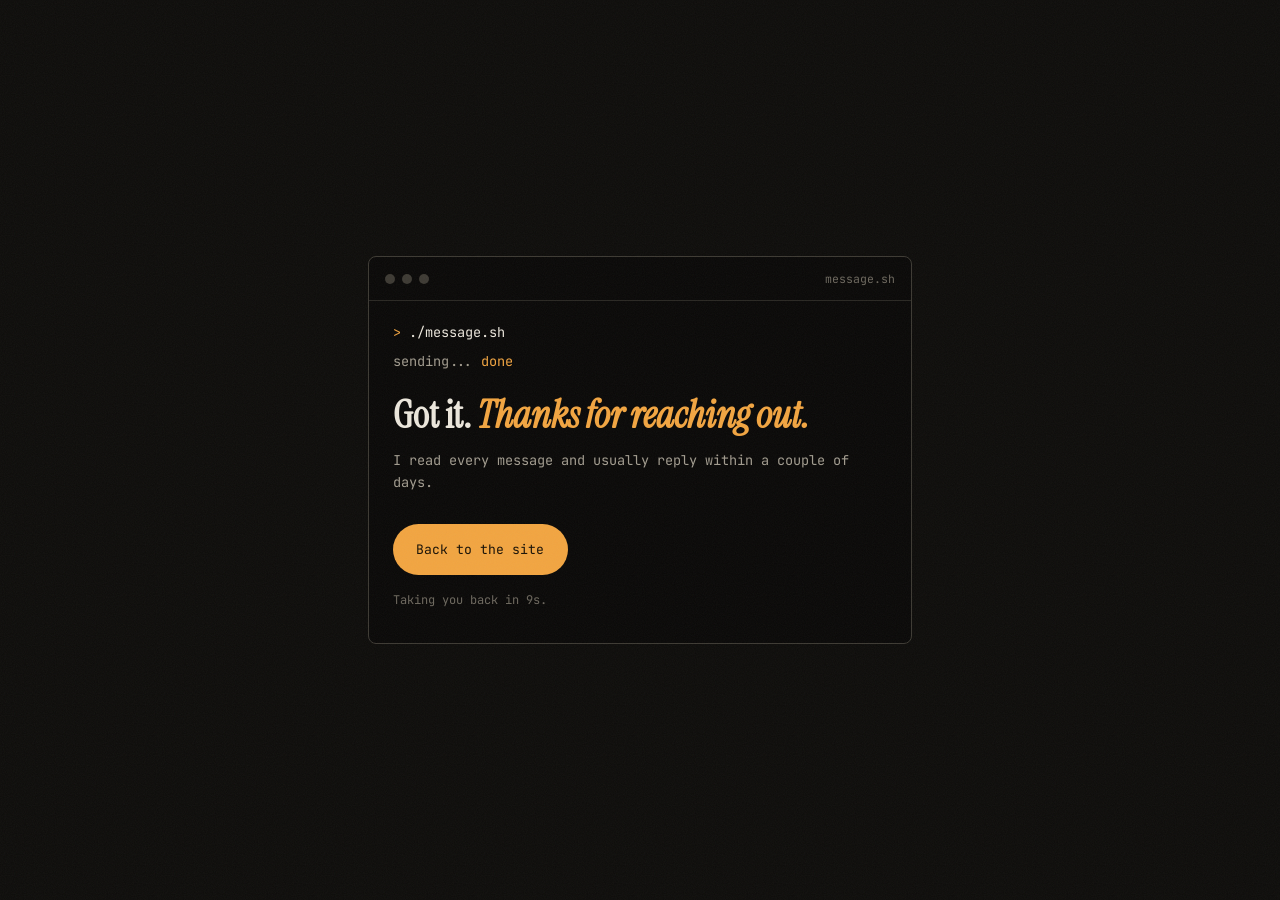
==== commit 517e3dba: "updated scroll V3" ====
--- a/thanks.html
+++ b/thanks.html
@@ -14,7 +14,7 @@
     <link
         href="https://fonts.googleapis.com/css2?family=Instrument+Serif:ital@0;1&family=Inter+Tight:wght@300;400;500;600&family=JetBrains+Mono:wght@400;500&display=swap"
         rel="stylesheet">
-    <link rel="stylesheet" href="style.css?v=11">
+    <link rel="stylesheet" href="style.css?v=12">
     <style>
         .thanks {
             min-height: 100svh;
--- a/style.css
+++ b/style.css
@@ -339,8 +339,8 @@
     display: block;
     width: 100%;
     height: 100%;
-    transform: translate(var(--tx, 0px), var(--ty, 0px));
-    transition: transform .5s cubic-bezier(.2, .8, .3, 1);
+    transform-origin: 50% 50%;
+    will-change: transform;
 }
 
 .badge-svg {
@@ -400,6 +400,7 @@
 }
 
 .scroll-badge:hover,
+.scroll-badge.is-hot,
 .scroll-badge:focus-visible {
     color: var(--text);
     outline: none;
@@ -413,17 +414,24 @@
     animation-play-state: paused;
 }
 
-.scroll-badge:hover .badge-ripple {
+.badge-hot .hero {
+    cursor: pointer;
+}
+
+.scroll-badge:hover .badge-ripple,
+.scroll-badge.is-hot .badge-ripple {
     animation-duration: 1.4s;
 }
 
 .scroll-badge:hover .badge-core,
+.scroll-badge.is-hot .badge-core,
 .scroll-badge:focus-visible .badge-core {
     fill: var(--accent);
     stroke: var(--accent);
 }
 
 .scroll-badge:hover .badge-arrow,
+.scroll-badge.is-hot .badge-arrow,
 .scroll-badge:focus-visible .badge-arrow {
     stroke: var(--accent-ink);
 }
